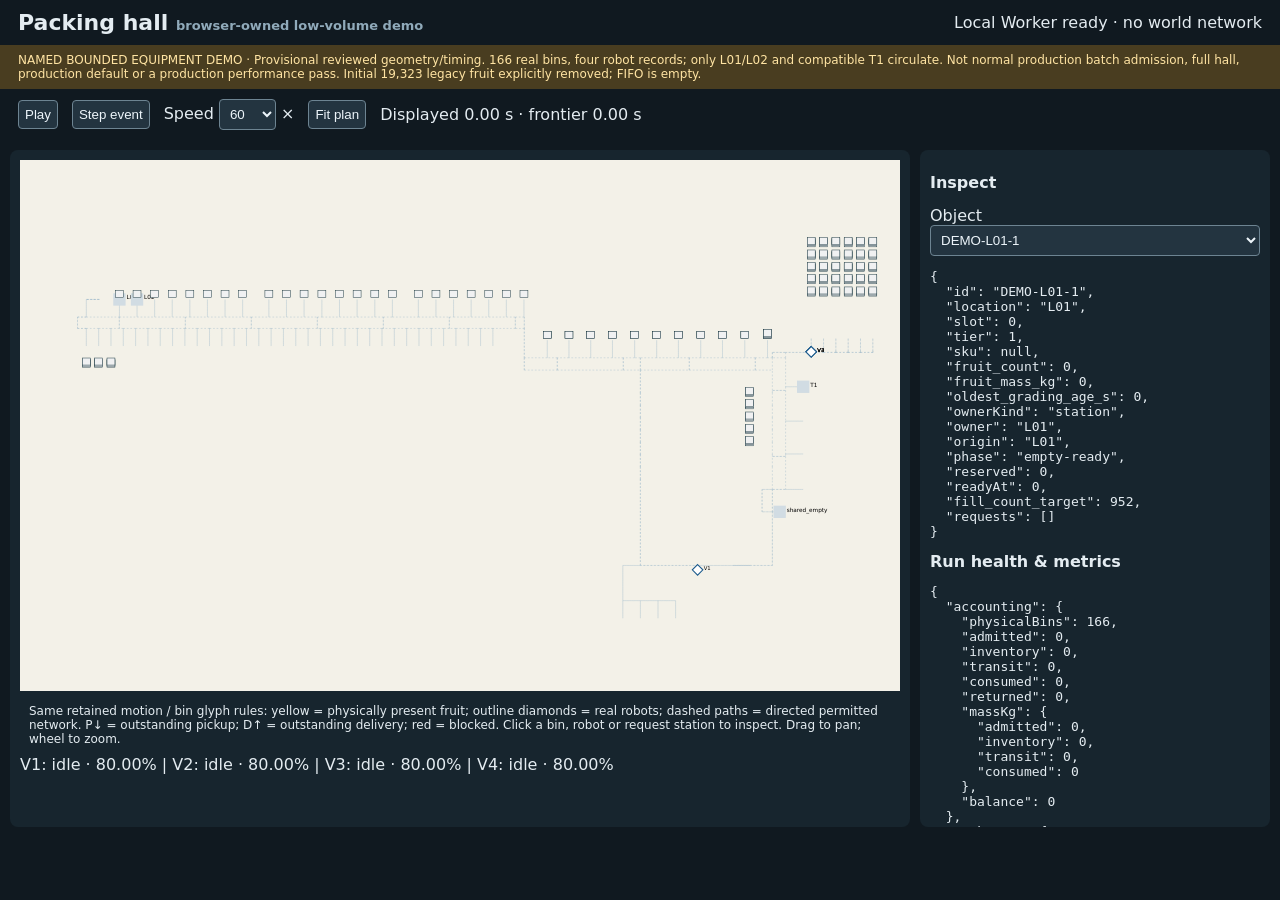
==== browser/index.html @ 9fd9d306 "Publish latest browser-owned AGV circulation demo" ====
<!doctype html>
<html lang="en">
  <meta charset="utf-8" /><meta
    name="viewport"
    content="width=device-width"
  /><title>Packing hall · browser circulation demo</title>
  <link rel="stylesheet" href="../playback.css" />
  <header>
    <h1>Packing hall <small>browser-owned low-volume demo</small></h1>
    <span id="status">Loading local Worker…</span>
  </header>
  <div class="notice">
    NAMED BOUNDED EQUIPMENT DEMO · Provisional reviewed geometry/timing. 166
    real bins, four robot records; only L01/L02 and compatible T1 circulate. Not
    normal production batch admission, full hall, production default or a
    production performance pass. Initial 19,323 legacy fruit explicitly removed;
    FIFO is empty.
  </div>
  <nav>
    <button id="play" disabled>Play</button
    ><button id="step" disabled>Step event</button
    ><label
      >Speed
      <select id="speed">
        <option>1</option>
        <option>10</option>
        <option selected>60</option>
        <option>600</option>
      </select>
      ×</label
    ><button id="fit">Fit plan</button><output id="clock"></output>
  </nav>
  <main>
    <section>
      <svg
        id="plan"
        role="img"
        aria-label="Interactive browser-owned packing hall"
        viewBox="-16 -36 100 48"
      >
        <g id="world"></g>
      </svg>
      <div class="legend">
        Same retained motion / bin glyph rules: yellow = physically present
        fruit; outline diamonds = real robots; dashed paths = directed permitted
        network. P↓ = outstanding pickup; D↑ = outstanding delivery; red =
        blocked. Click a bin, robot or request station to inspect. Drag to pan;
        wheel to zoom.
      </div>
      <div id="fleet"></div>
    </section>
    <aside>
      <h2>Inspect</h2>
      <label
        >Object
        <select id="objects"></select
      ></label>
      <pre id="inspect">Select a persistent bin, robot or station.</pre>
      <h2>Run health & metrics</h2>
      <pre id="metrics"></pre>
      <details>
        <summary>Recent decisions / station events</summary>
        <pre id="events"></pre>
      </details>
      <details>
        <summary>Evidence & retained limitations</summary>
        <p>
          Dedicated module Worker, local two-buffer presentation. No server-side
          world or API. Static loading only; offline continuation after assets
          load. Output is counted as equipment-tip consumption, not conforming
          placements or a recipe-valid batch. Full
          feeder/high-volume/batch/charging recovery are later slices.
        </p>
      </details>
    </aside>
  </main>
  <script src="../motion.js"></script>
  <script type="module" src="./page.mjs"></script>
</html>
---- playback.css ----
:root {
  font-family: system-ui, sans-serif;
  color: #e4ecf1;
  background: #101920;
}
body {
  margin: 0;
}
header,
nav,
.timeline {
  display: flex;
  align-items: center;
  gap: 14px;
  padding: 10px 18px;
  flex-wrap: wrap;
}
h1 {
  font-size: 22px;
  margin: 0;
}
small {
  font-size: 13px;
  color: #90aaba;
}
#status {
  margin-left: auto;
}
.notice {
  padding: 8px 18px;
  background: #493d20;
  color: #ffe4a3;
  font-size: 12px;
}
button,
select,
input {
  background: #233440;
  color: #edf5fa;
  border: 1px solid #6d8492;
  padding: 6px;
  border-radius: 4px;
}
button,
a {
  cursor: pointer;
}
a {
  color: #9dd3ff;
}
input[type="number"] {
  width: 95px;
}
#time {
  flex: 1;
}
main {
  display: grid;
  grid-template-columns: minmax(0, 1fr) 350px;
  gap: 10px;
  padding: 10px;
}
section,
aside {
  background: #17252e;
  border-radius: 8px;
  padding: 10px;
}
#plan {
  width: 100%;
  height: 59vh;
  background: #f3f1e8;
  touch-action: none;
  cursor: grab;
}
.legend {
  font-size: 12px;
  padding: 9px;
}
.full {
  color: #ffb041;
}
.empty {
  color: #7ad1ed;
}
h2 {
  font-size: 16px;
}
aside {
  max-height: 73vh;
  overflow: auto;
}
dt {
  color: #96b2c5;
  font-size: 12px;
}
dd {
  margin: 0 0 8px;
  overflow-wrap: anywhere;
}
.metric {
  display: flex;
  justify-content: space-between;
  border-bottom: 1px solid #31434f;
  padding: 5px;
  font-size: 12px;
}
.vehicle {
  cursor: pointer;
}
.label {
  font-size: 0.65px;
  fill: #10232b;
  paint-order: stroke;
  stroke: #f3f1e8;
  stroke-width: 0.13px;
}
.stack {
  cursor: pointer;
}
.selected {
  stroke: #ed225c !important;
  stroke-width: 0.18 !important;
}
#fleet {
  display: flex;
  flex-wrap: wrap;
  gap: 5px;
}
#fleet button {
  font-size: 11px;
}
#events p {
  font-size: 12px;
}
.bad {
  color: #ffad97;
}
details {
  margin-top: 16px;
}
@media (max-width: 900px) {
  main {
    grid-template-columns: 1fr;
  }
  aside {
    max-height: none;
  }
  #plan {
    height: 50vh;
  }
}

aside select {
  max-width: 100%;
  width: 100%;
}
.metric {
  gap: 10px;
  align-items: start;
}
.metric span {
  min-width: 0;
  overflow-wrap: anywhere;
}
.metric span:last-child {
  max-width: 60%;
  text-align: right;
}
aside label {
  display: block;
}
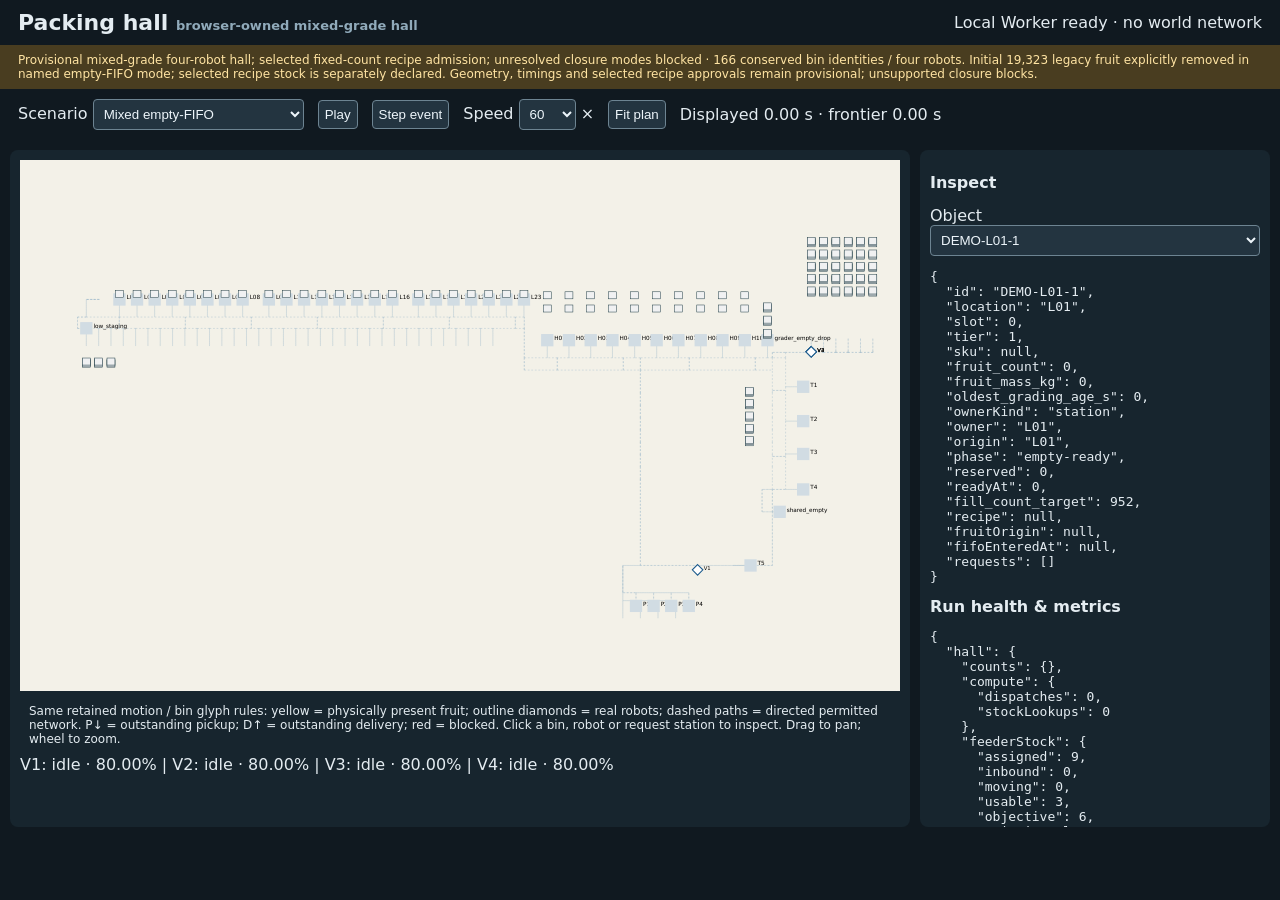
==== commit 417f72aa: "Publish full FIFO mixed hall and indexed event-driven scheduler" ====
--- a/browser/index.html
+++ b/browser/index.html
@@ -3,20 +3,30 @@
   <meta charset="utf-8" /><meta
     name="viewport"
     content="width=device-width"
-  /><title>Packing hall · browser circulation demo</title>
+  /><title>Packing hall · browser mixed hall</title>
   <link rel="stylesheet" href="../playback.css" />
   <header>
-    <h1>Packing hall <small>browser-owned low-volume demo</small></h1>
+    <h1>Packing hall <small>browser-owned mixed-grade hall</small></h1>
     <span id="status">Loading local Worker…</span>
   </header>
   <div class="notice">
-    NAMED BOUNDED EQUIPMENT DEMO · Provisional reviewed geometry/timing. 166
-    real bins, four robot records; only L01/L02 and compatible T1 circulate. Not
-    normal production batch admission, full hall, production default or a
-    production performance pass. Initial 19,323 legacy fruit explicitly removed;
-    FIFO is empty.
+    NAMED MIXED HALL · Provisional reviewed geometry/timing. 166 real bins, four
+    enabled robots, ten fixed high outlets, 23 low fillers, finite feeder and
+    four tray tippers/shared empty stacker. Selected fixed-count recipes are
+    sampled, not operationally approved. Unsupported closure modes block.
+    Empty-FIFO startup explicitly removes 19,323 legacy fruit. Not a production
+    default or Ben-computer performance certification.
   </div>
   <nav>
+    <label
+      >Scenario
+      <select id="scenario">
+        <option value="mixed">Mixed empty-FIFO</option>
+        <option value="active">Cited recipe-valid active stock</option>
+        <option value="boundary">T5 / offsite boundary witness</option>
+        <option value="circulation">Single-low circulation witness</option>
+      </select></label
+    >
     <button id="play" disabled>Play</button
     ><button id="step" disabled>Step event</button
     ><label
@@ -67,9 +77,12 @@
         <p>
           Dedicated module Worker, local two-buffer presentation. No server-side
           world or API. Static loading only; offline continuation after assets
-          load. Output is counted as equipment-tip consumption, not conforming
-          placements or a recipe-valid batch. Full
-          feeder/high-volume/batch/charging recovery are later slices.
+          load. Raw tipped counts are distinct from complete eight-stack
+          transfers and cell-owned carryover. No unlimited supplemental fruit or
+          downstream loose-tray buffer. Weekend, mixed-pallet dispatch,
+          calibrated geometric approval and broader Monte Carlo review remain
+          unresolved. Charging/recovery/checkpoint/default cutover belong to the
+          next slice.
         </p>
       </details>
     </aside>
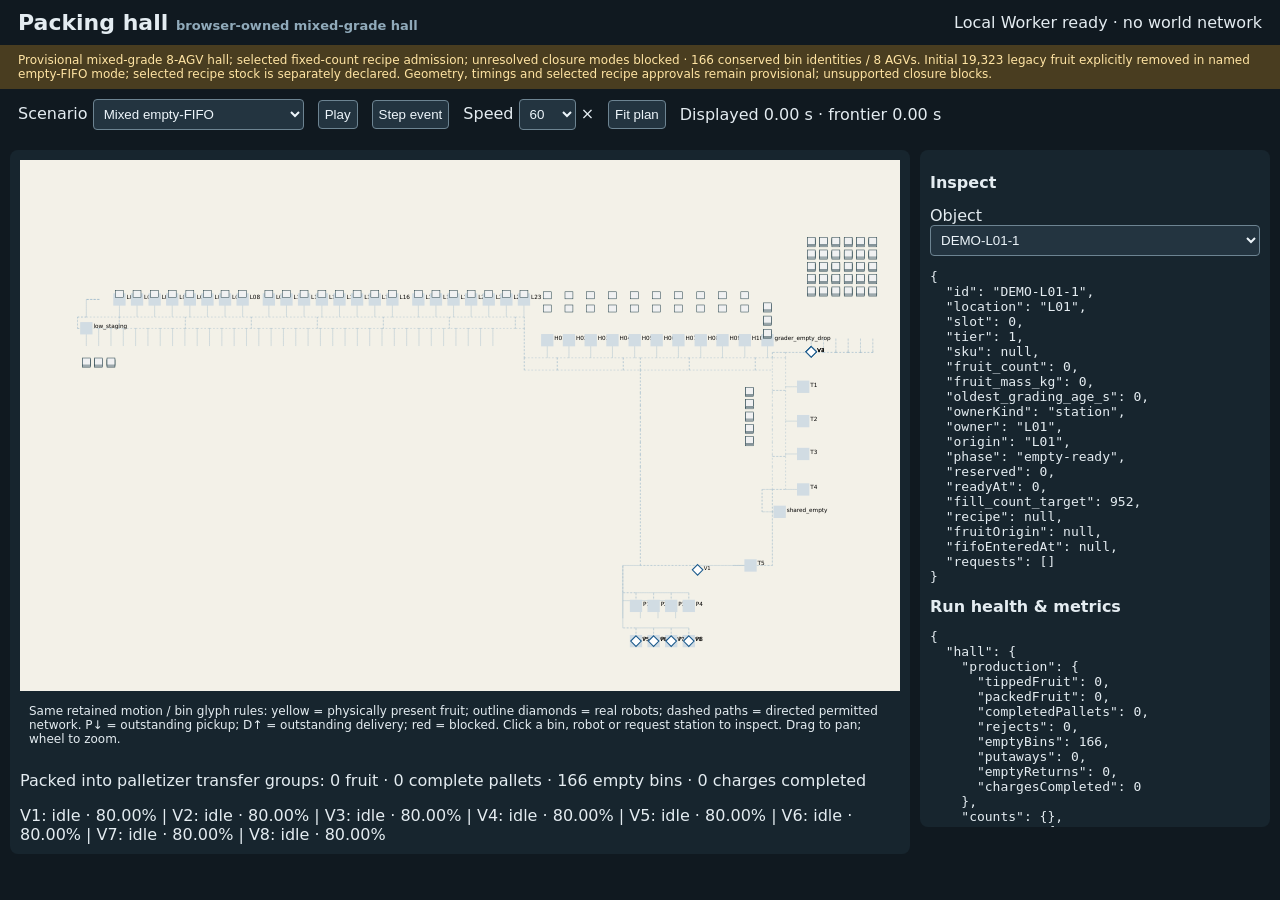
==== commit c0721927: "Publish eight-AGV FIFO flow and finite charging repair" ====
--- a/browser/index.html
+++ b/browser/index.html
@@ -10,9 +10,9 @@
     <span id="status">Loading local Worker…</span>
   </header>
   <div class="notice">
-    NAMED MIXED HALL · Provisional reviewed geometry/timing. 166 real bins, four
-    enabled robots, ten fixed high outlets, 23 low fillers, finite feeder and
-    four tray tippers/shared empty stacker. Selected fixed-count recipes are
+    NAMED MIXED HALL · Provisional reviewed geometry/timing. 166 real bins,
+    eight enabled robots, ten fixed high outlets, 23 low fillers, finite feeder
+    and four tray tippers/shared empty stacker. Selected fixed-count recipes are
     sampled, not operationally approved. Unsupported closure modes block.
     Empty-FIFO startup explicitly removes 19,323 legacy fruit. Not a production
     default or Ben-computer performance certification.
@@ -57,6 +57,7 @@
         blocked. Click a bin, robot or request station to inspect. Drag to pan;
         wheel to zoom.
       </div>
+      <p id="production" aria-live="polite"></p>
       <div id="fleet"></div>
     </section>
     <aside>
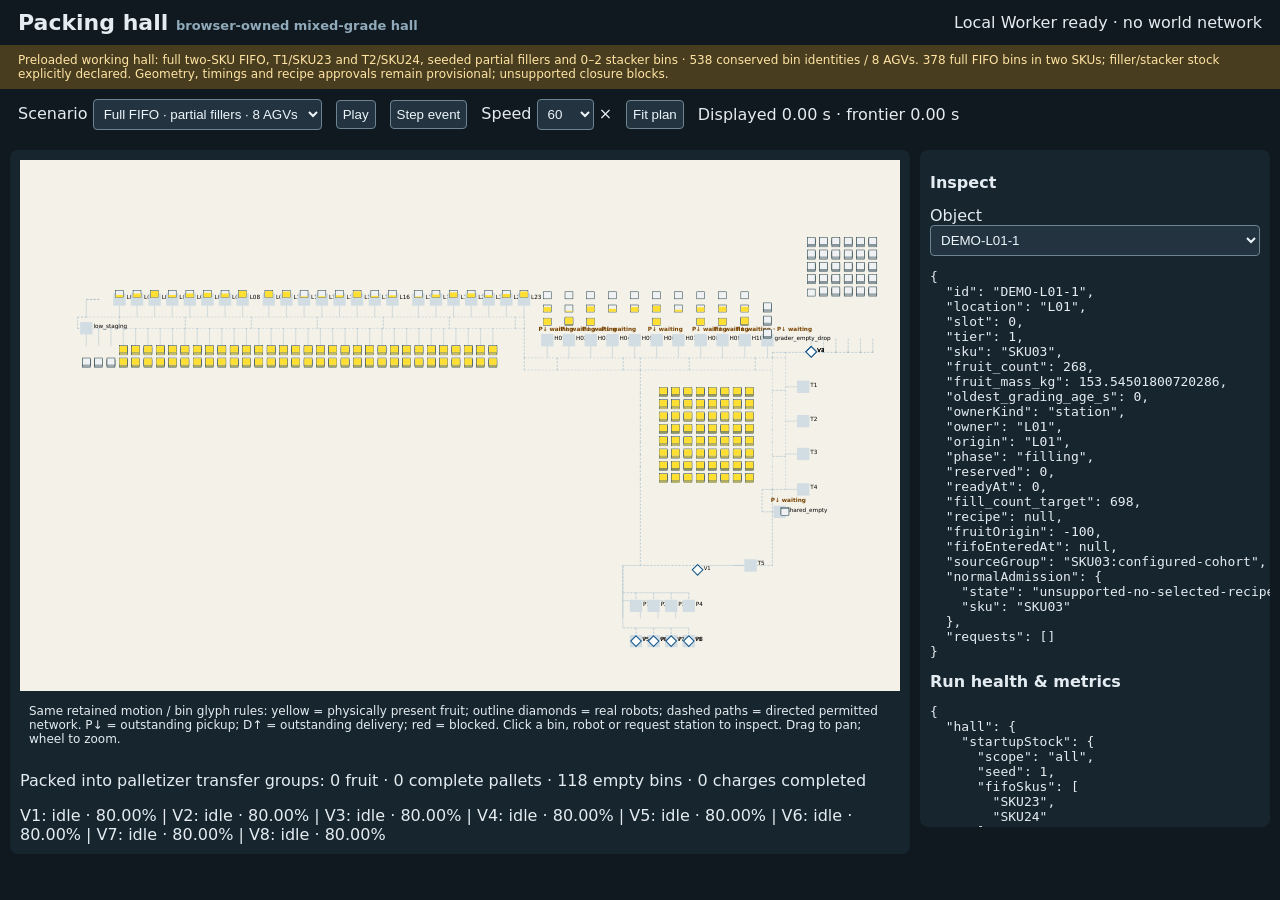
==== commit 32991e83: "Publish full two-SKU FIFO and random partial filler startup" ====
--- a/browser/index.html
+++ b/browser/index.html
@@ -21,6 +21,7 @@
     <label
       >Scenario
       <select id="scenario">
+        <option value="working">Full FIFO · partial fillers · 8 AGVs</option>
         <option value="mixed">Mixed empty-FIFO</option>
         <option value="active">Cited recipe-valid active stock</option>
         <option value="boundary">T5 / offsite boundary witness</option>
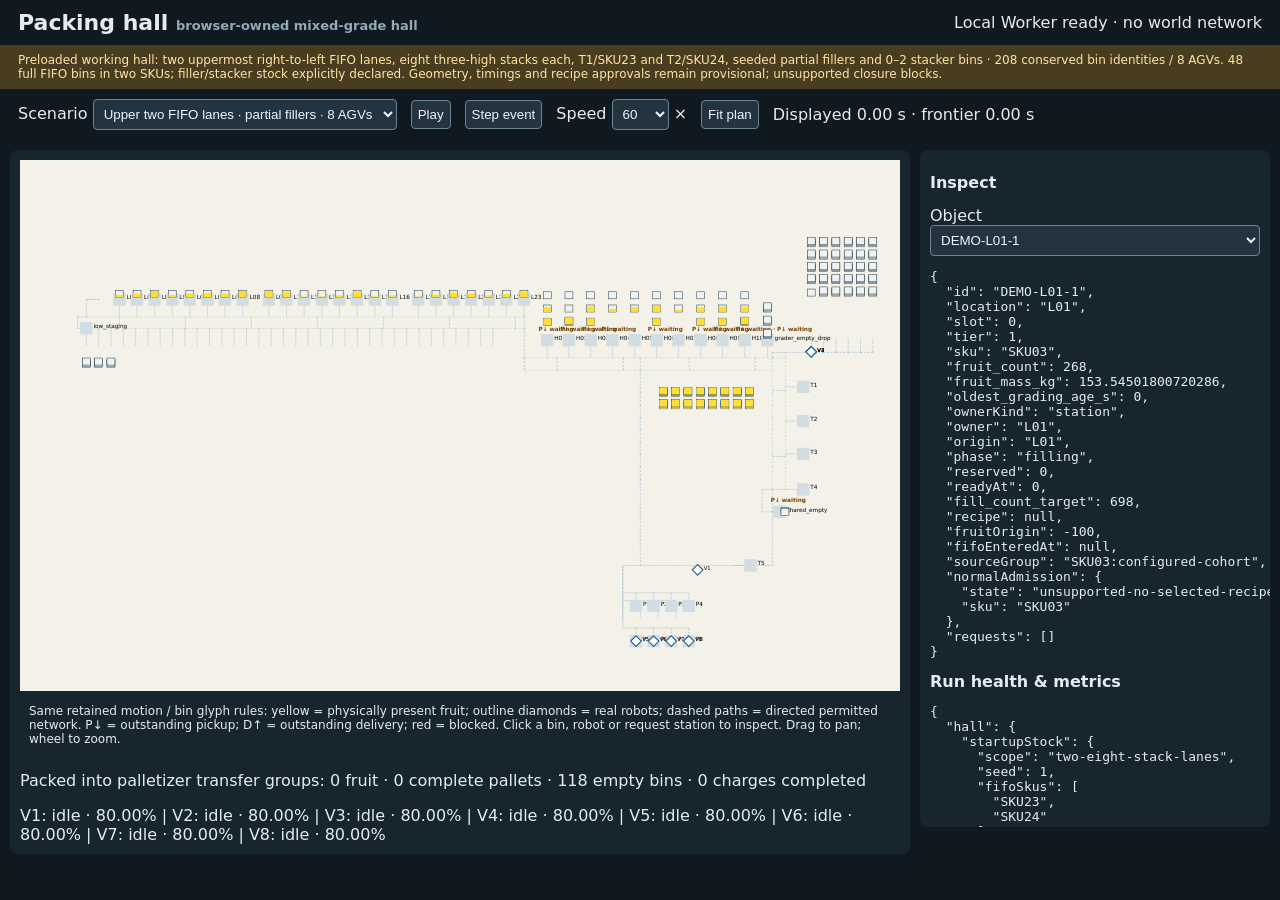
==== commit 4717c82c: "Publish only the upper two right-to-left FIFO lanes" ====
--- a/browser/index.html
+++ b/browser/index.html
@@ -21,7 +21,7 @@
     <label
       >Scenario
       <select id="scenario">
-        <option value="working">Full FIFO · partial fillers · 8 AGVs</option>
+        <option value="working">Upper two FIFO lanes · partial fillers · 8 AGVs</option>
         <option value="mixed">Mixed empty-FIFO</option>
         <option value="active">Cited recipe-valid active stock</option>
         <option value="boundary">T5 / offsite boundary witness</option>
